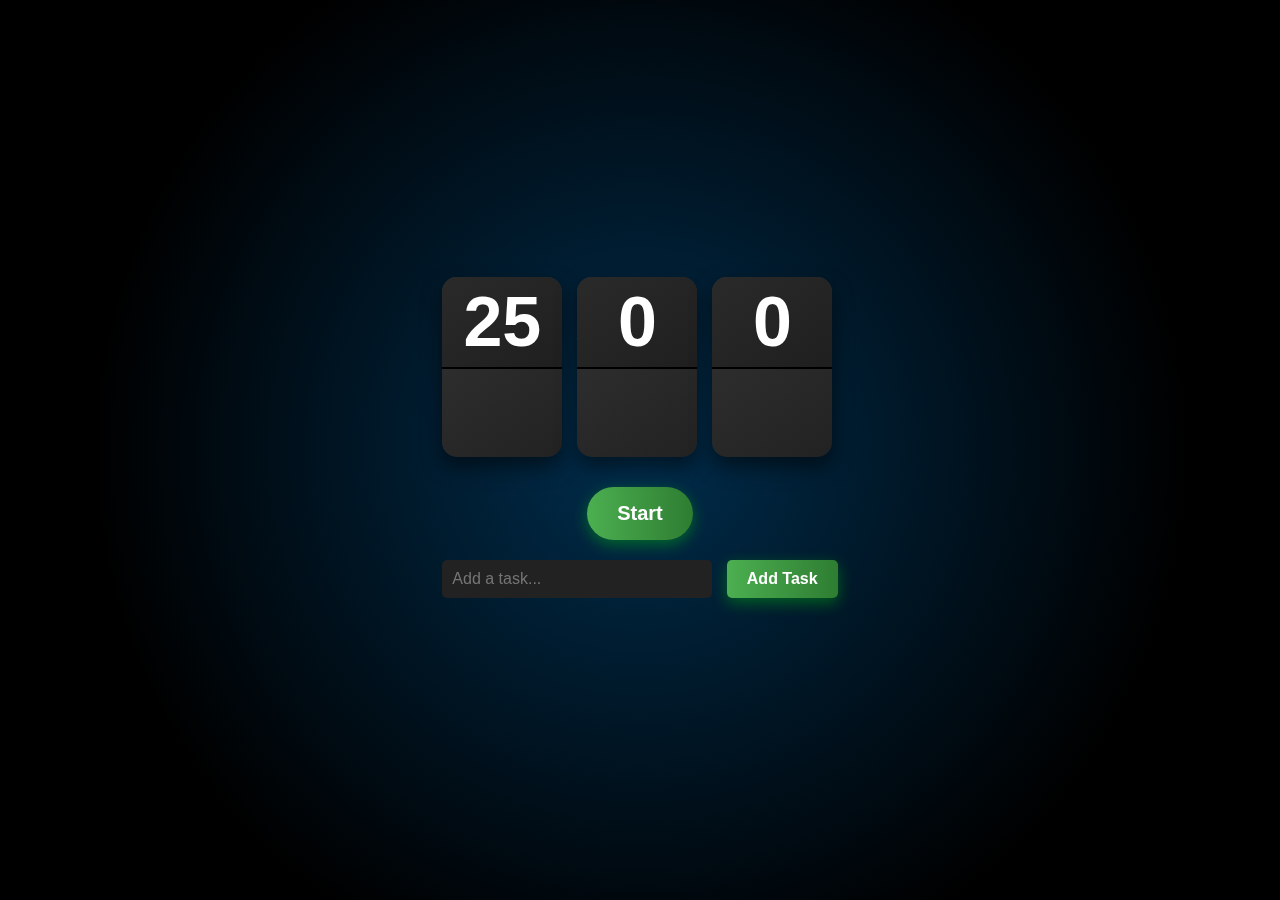
==== index.html @ 2cb7e9fd "time" ====
<!DOCTYPE html>
<html lang="en">
<head>
    <meta charset="UTF-8">
    <meta name="viewport" content="width=device-width, initial-scale=1.0">
    <title>Flip Clock</title>
    <link rel="stylesheet" href="style.css">
    <link rel="stylesheet" href="scripts.js">
</head>
<body>
    <div class="background-glow"></div>
    <canvas id="particleCanvas"></canvas>
    <div class="container">
        <div class="clock">
            <div class="flip-card" id="minutes">
                <div class="top">25</div>
                <div class="bottom">25</div>
            </div>
            <div class="flip-card" id="seconds1">
                <div class="top">00</div>
                <div class="bottom">00</div>
            </div>
            <div class="flip-card" id="seconds2">
                <div class="top">00</div>
                <div class="bottom">00</div>
            </div>
        </div>
        <button id="startButton">Start</button>
        <div class="task-section">
            <input type="text" id="taskInput" placeholder="Add a task...">
            <button id="addTaskButton">Add Task</button>
            <ul id="taskList"></ul>
        </div>
    </div>
    <script src="scripts.js"></script>
</body>
</html>
---- style.css ----
body {
    margin: 0;
    height: 100vh;
    display: flex;
    justify-content: center;
    align-items: center;
    background-color: #000;
    font-family: Arial, sans-serif;
    overflow: hidden;
    position: relative;
}

/* Glowing Background */
.background-glow {
    position: absolute;
    top: 0;
    left: 0;
    width: 100%;
    height: 100%;
    background: radial-gradient(circle, rgba(0, 150, 255, 0.3) 0%, rgba(0, 0, 0, 1) 70%);
    animation: glowPulse 5s infinite ease-in-out;
}

@keyframes glowPulse {
    0%, 100% {
        opacity: 0.8;
    }
    50% {
        opacity: 0.4;
    }
}

/* Particle Canvas */
#particleCanvas {
    position: absolute;
    top: 0;
    left: 0;
    width: 100%;
    height: 100%;
    pointer-events: none;
}

.container {
    text-align: center;
    z-index: 1;
}

.clock {
    display: flex;
    gap: 15px;
    margin-bottom: 30px;
}

.flip-card {
    position: relative;
    width: 120px;
    height: 180px;
    border-radius: 15px;
    overflow: hidden;
    perspective: 1000px;
    box-shadow: 0 10px 20px rgba(0, 0, 0, 0.5);
    background: linear-gradient(145deg, #333, #222);
}

.top, .bottom {
    position: absolute;
    width: 100%;
    height: 50%;
    display: flex;
    justify-content: center;
    align-items: center;
    color: #fff;
    font-size: 70px;
    font-weight: bold;
    background-color: #222;
    transition: transform 0.6s cubic-bezier(0.68, -0.55, 0.27, 1.55), background-color 0.6s ease-in-out;
    backface-visibility: hidden;
}

.top {
    top: 0;
    transform-origin: bottom;
    border-bottom: 2px solid #000;
    background: linear-gradient(145deg, #2a2a2a, #1f1f1f);
}

.bottom {
    top: 50%;
    transform-origin: top;
    transform: rotateX(90deg);
    background: linear-gradient(145deg, #2a2a2a, #1f1f1f);
}

.flip-card.flipping .top {
    transform: rotateX(-90deg);
}

.flip-card.flipping .bottom {
    transform: rotateX(0deg);
}

.flip-card.flipping .top,
.flip-card.flipping .bottom {
    background: linear-gradient(145deg, #3a3a3a, #2f2f2f);
    box-shadow: 0 5px 15px rgba(0, 150, 255, 0.3);
}

.flip-card.flipped .bottom {
    transform: rotateX(90deg);
}

/* Button Styling with Animation */
button {
    padding: 15px 30px;
    font-size: 20px;
    font-weight: bold;
    cursor: pointer;
    background: linear-gradient(90deg, #4CAF50, #2e7d32);
    color: white;
    border: none;
    border-radius: 50px;
    box-shadow: 0 5px 15px rgba(0, 255, 0, 0.3);
    transition: transform 0.2s ease, box-shadow 0.3s ease, background 0.3s ease;
}

button:hover {
    transform: scale(1.1);
    box-shadow: 0 8px 25px rgba(0, 255, 0, 0.5);
    background: linear-gradient(90deg, #66bb6a, #4caf50);
}

button:active {
    transform: scale(0.95);
}

/* Task Section Styling */
.task-section {
    margin-top: 20px;
}

#taskInput {
    padding: 10px;
    font-size: 16px;
    width: 250px;
    border: none;
    border-radius: 5px;
    margin-right: 10px;
    background-color: #222;
    color: #fff;
    outline: none;
}

#addTaskButton {
    padding: 10px 20px;
    font-size: 16px;
    cursor: pointer;
    background: linear-gradient(90deg, #4CAF50, #2e7d32);
    color: white;
    border: none;
    border-radius: 5px;
    transition: transform 0.2s ease;
}

#addTaskButton:hover {
    transform: scale(1.05);
}

#taskList {
    list-style: none;
    padding: 0;
    margin-top: 10px;
    max-height: 200px;
    overflow-y: auto;
}

.task-item {
    display: flex;
    align-items: center;
    padding: 10px;
    background: #2a2a2a;
    margin: 5px 0;
    border-radius: 5px;
    color: #fff;
    transition: opacity 0.5s ease-out;
}

.task-item.completed {
    opacity: 0;
    height: 0;
    padding: 0;
    margin: 0;
    overflow: hidden;
}

.task-item input[type="checkbox"] {
    margin-right: 10px;
    cursor: pointer;
    transform: scale(1.5);
}

.task-item .delete-btn {
    margin-left: auto;
    padding: 5px 10px;
    font-size: 14px;
    cursor: pointer;
    background: #ff4444;
    color: white;
    border: none;
    border-radius: 3px;
    transition: transform 0.2s ease, background 0.2s ease;
}

.task-item .delete-btn:hover {
    transform: scale(1.1);
    background: #cc0000;
}
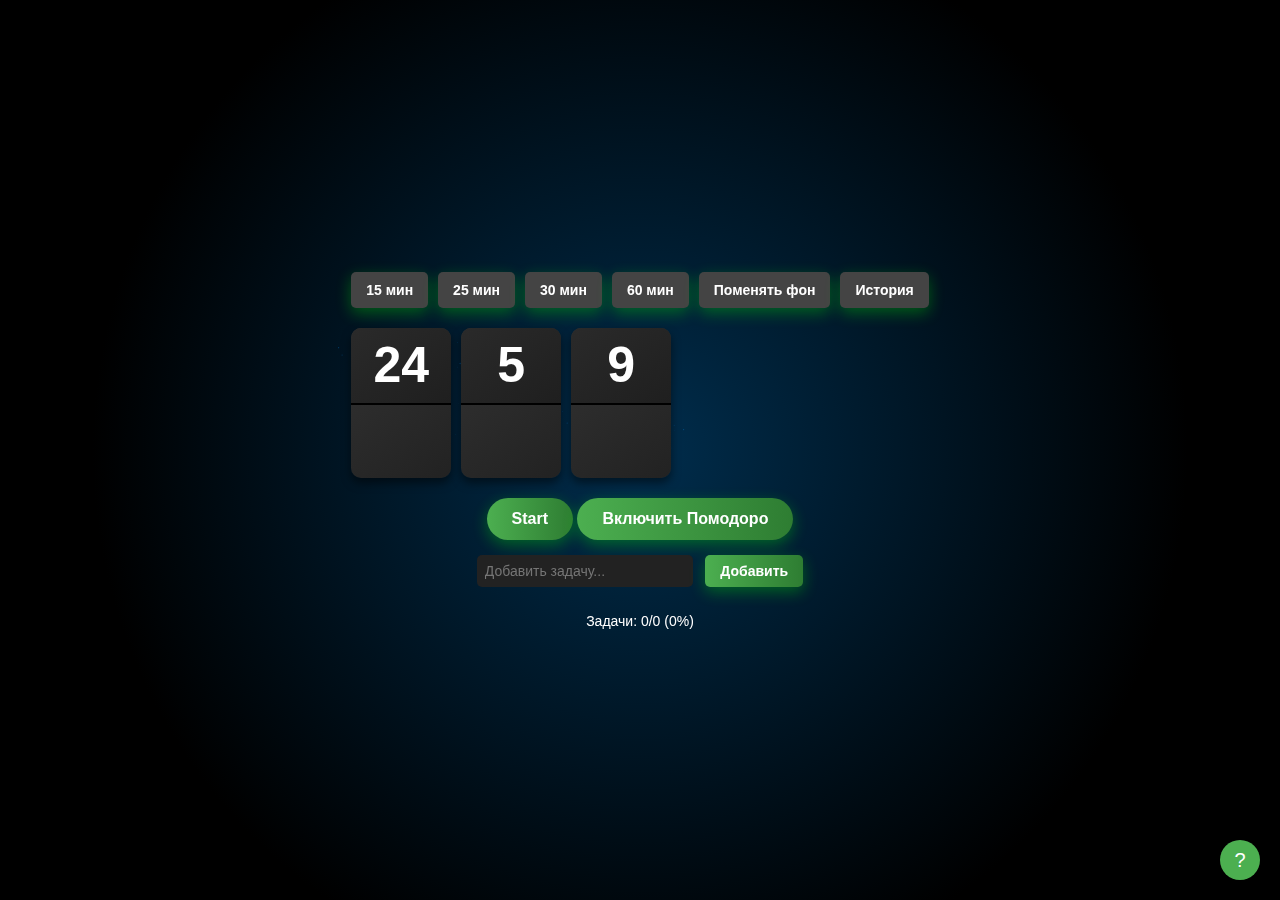
==== commit 84e2bf7a: "1" ====
--- a/index.html
+++ b/index.html
@@ -8,30 +8,58 @@
     <link rel="stylesheet" href="scripts.js">
 </head>
 <body>
-    <div class="background-glow"></div>
-    <canvas id="particleCanvas"></canvas>
-    <div class="container">
-        <div class="clock">
-            <div class="flip-card" id="minutes">
-                <div class="top">25</div>
-                <div class="bottom">25</div>
+    <!DOCTYPE html>
+    <html lang="en">
+    <head>
+        <meta charset="UTF-8">
+        <meta name="viewport" content="width=device-width, initial-scale=1.0">
+        <title>Flip Clock with Enhanced Features</title>
+        <link rel="stylesheet" href="style.css">
+    </head>
+    <body>
+        <div class="background-glow"></div>
+        <canvas id="particleCanvas"></canvas>
+        <div class="container">
+            <div class="timer-options">
+                <button class="time-btn" data-time="900">15 мин</button>
+                <button class="time-btn" data-time="1500" class="active">25 мин</button>
+                <button class="time-btn" data-time="1800">30 мин</button>
+                <button class="time-btn" data-time="3600">60 мин</button>
+                <button id="changeBackgroundBtn">Поменять фон</button>
+                <input type="file" id="backgroundUpload" accept="image/*" style="display: none;">
+                <button id="historyBtn">История</button>
             </div>
-            <div class="flip-card" id="seconds1">
-                <div class="top">00</div>
-                <div class="bottom">00</div>
+            <div class="clock">
+                <div class="flip-card" id="minutes">
+                    <div class="top">25</div>
+                    <div class="bottom">25</div>
+                </div>
+                <div class="flip-card" id="seconds1">
+                    <div class="top">00</div>
+                    <div class="bottom">00</div>
+                </div>
+                <div class="flip-card" id="seconds2">
+                    <div class="top">00</div>
+                    <div class="bottom">00</div>
+                </div>
             </div>
-            <div class="flip-card" id="seconds2">
-                <div class="top">00</div>
-                <div class="bottom">00</div>
+            <button id="startButton">Start</button>
+            <button id="pomodoroMode">Включить Помодоро</button>
+            <div class="task-section">
+                <input type="text" id="taskInput" placeholder="Добавить задачу...">
+                <button id="addTaskButton">Добавить</button>
+                <ul id="taskList"></ul>
+                <div id="taskProgress">Задачи: 0/0 (0%)</div>
+            </div>
+            <div id="helpBtn" title="Нажмите для помощи">?</div>
+            <div id="historyPanel" class="hidden">
+                <ul id="historyList"></ul>
+                <button id="closeHistory">Закрыть</button>
             </div>
         </div>
-        <button id="startButton">Start</button>
-        <div class="task-section">
-            <input type="text" id="taskInput" placeholder="Add a task...">
-            <button id="addTaskButton">Add Task</button>
-            <ul id="taskList"></ul>
-        </div>
-    </div>
+        <script src="scripts.js"></script>
+    </body>
+    </html>
     <script src="scripts.js"></script>
 </body>
 </html>--- a/style.css
+++ b/style.css
@@ -1,6 +1,6 @@
 body {
     margin: 0;
-    height: 100vh;
+    min-height: 100vh; /* Используем min-height для мобильных */
     display: flex;
     justify-content: center;
     align-items: center;
@@ -8,9 +8,9 @@
     font-family: Arial, sans-serif;
     overflow: hidden;
     position: relative;
-}
-
-/* Glowing Background */
+    touch-action: manipulation; /* Улучшение для тач-экранов */
+}
+
 .background-glow {
     position: absolute;
     top: 0;
@@ -19,18 +19,16 @@
     height: 100%;
     background: radial-gradient(circle, rgba(0, 150, 255, 0.3) 0%, rgba(0, 0, 0, 1) 70%);
     animation: glowPulse 5s infinite ease-in-out;
+    transition: background-image 0.5s ease;
+    background-size: cover; /* Адаптация фона */
+    background-position: center;
 }
 
 @keyframes glowPulse {
-    0%, 100% {
-        opacity: 0.8;
-    }
-    50% {
-        opacity: 0.4;
-    }
-}
-
-/* Particle Canvas */
+    0%, 100% { opacity: 0.8; }
+    50% { opacity: 0.4; }
+}
+
 #particleCanvas {
     position: absolute;
     top: 0;
@@ -43,22 +41,143 @@
 .container {
     text-align: center;
     z-index: 1;
+    position: relative;
+    padding: 10px; /* Дополнительное пространство на мобильных */
+}
+
+.timer-options {
+    display: flex;
+    gap: 10px;
+    margin-bottom: 20px;
+    flex-wrap: wrap; /* Адаптация для мобильных */
+    justify-content: center;
+}
+
+.time-btn {
+    padding: 10px 15px;
+    font-size: 14px;
+    cursor: pointer;
+    background: #444;
+    color: #fff;
+    border: none;
+    border-radius: 5px;
+    transition: background 0.3s ease;
+}
+
+.time-btn.active, .time-btn:hover {
+    background: #666;
+}
+
+#changeBackgroundBtn {
+    padding: 10px 15px;
+    font-size: 14px;
+    cursor: pointer;
+    background: #444;
+    color: #fff;
+    border: none;
+    border-radius: 5px;
+    transition: background 0.3s ease;
+}
+
+#changeBackgroundBtn:hover {
+    background: #666;
+}
+
+#backgroundUpload {
+    display: none;
+}
+
+#historyBtn {
+    padding: 10px 15px;
+    font-size: 14px;
+    cursor: pointer;
+    background: #444;
+    color: #fff;
+    border: none;
+    border-radius: 5px;
+    transition: background 0.3s ease;
+}
+
+#historyBtn:hover {
+    background: #666;
+}
+
+#historyPanel {
+    position: fixed;
+    top: 50%;
+    left: 50%;
+    transform: translate(-50%, -50%);
+    background: #222;
+    padding: 20px;
+    border-radius: 10px;
+    box-shadow: 0 0 10px rgba(0, 0, 0, 0.5);
+    z-index: 2;
+    color: #fff;
+    max-width: 90%; /* Адаптация для мобильных */
+    overflow-y: auto;
+}
+
+#historyPanel.hidden {
+    display: none;
+}
+
+#historyList {
+    list-style: none;
+    padding: 0;
+    max-height: 200px;
+    overflow-y: auto;
+}
+
+#closeHistory {
+    padding: 10px 15px;
+    font-size: 14px;
+    cursor: pointer;
+    background: #ff4444;
+    color: #fff;
+    border: none;
+    border-radius: 5px;
+    margin-top: 10px;
+}
+
+#closeHistory:hover {
+    background: #cc0000;
+}
+
+#helpBtn {
+    position: fixed;
+    bottom: 20px;
+    right: 20px;
+    width: 40px;
+    height: 40px;
+    background: #4CAF50;
+    border-radius: 50%;
+    color: #fff;
+    font-size: 20px;
+    cursor: pointer;
+    display: flex;
+    align-items: center;
+    justify-content: center;
+    transition: transform 0.3s ease;
+}
+
+#helpBtn:hover {
+    transform: scale(1.1);
 }
 
 .clock {
     display: flex;
-    gap: 15px;
-    margin-bottom: 30px;
+    gap: 10px;
+    margin-bottom: 20px;
 }
 
 .flip-card {
     position: relative;
-    width: 120px;
-    height: 180px;
-    border-radius: 15px;
+    width: 100px; /* Уменьшен для мобильных */
+    height: 150px; /* Уменьшен для мобильных */
+    border-radius: 10px;
     overflow: hidden;
     perspective: 1000px;
-    box-shadow: 0 10px 20px rgba(0, 0, 0, 0.5);
+    box-shadow: 0 5px 10px rgba(0, 0, 0, 0.5);
     background: linear-gradient(145deg, #333, #222);
 }
 
@@ -70,7 +189,7 @@
     justify-content: center;
     align-items: center;
     color: #fff;
-    font-size: 70px;
+    font-size: 50px; /* Уменьшен для мобильных */
     font-weight: bold;
     background-color: #222;
     transition: transform 0.6s cubic-bezier(0.68, -0.55, 0.27, 1.55), background-color 0.6s ease-in-out;
@@ -109,10 +228,9 @@
     transform: rotateX(90deg);
 }
 
-/* Button Styling with Animation */
 button {
-    padding: 15px 30px;
-    font-size: 20px;
+    padding: 12px 25px;
+    font-size: 16px;
     font-weight: bold;
     cursor: pointer;
     background: linear-gradient(90deg, #4CAF50, #2e7d32);
@@ -133,26 +251,25 @@
     transform: scale(0.95);
 }
 
-/* Task Section Styling */
 .task-section {
-    margin-top: 20px;
+    margin-top: 15px;
 }
 
 #taskInput {
-    padding: 10px;
-    font-size: 16px;
-    width: 250px;
-    border: none;
-    border-radius: 5px;
-    margin-right: 10px;
+    padding: 8px;
+    font-size: 14px;
+    width: 200px;
+    border: none;
+    border-radius: 5px;
+    margin-right: 8px;
     background-color: #222;
     color: #fff;
     outline: none;
 }
 
 #addTaskButton {
-    padding: 10px 20px;
-    font-size: 16px;
+    padding: 8px 15px;
+    font-size: 14px;
     cursor: pointer;
     background: linear-gradient(90deg, #4CAF50, #2e7d32);
     color: white;
@@ -169,14 +286,14 @@
     list-style: none;
     padding: 0;
     margin-top: 10px;
-    max-height: 200px;
+    max-height: 150px;
     overflow-y: auto;
 }
 
 .task-item {
     display: flex;
     align-items: center;
-    padding: 10px;
+    padding: 8px;
     background: #2a2a2a;
     margin: 5px 0;
     border-radius: 5px;
@@ -192,16 +309,20 @@
     overflow: hidden;
 }
 
+.task-item[draggable="true"] {
+    cursor: move;
+}
+
 .task-item input[type="checkbox"] {
-    margin-right: 10px;
-    cursor: pointer;
-    transform: scale(1.5);
+    margin-right: 8px;
+    cursor: pointer;
+    transform: scale(1.3); /* Уменьшен для мобильных */
 }
 
 .task-item .delete-btn {
     margin-left: auto;
-    padding: 5px 10px;
-    font-size: 14px;
+    padding: 4px 8px;
+    font-size: 12px;
     cursor: pointer;
     background: #ff4444;
     color: white;
@@ -213,4 +334,21 @@
 .task-item .delete-btn:hover {
     transform: scale(1.1);
     background: #cc0000;
+}
+
+#taskProgress {
+    margin-top: 10px;
+    color: #fff;
+    font-size: 14px;
+}
+
+@media (max-width: 600px) {
+    .clock { flex-direction: column; align-items: center; }
+    .flip-card { width: 70px; height: 100px; }
+    .top, .bottom { font-size: 40px; }
+    button { padding: 8px 15px; font-size: 14px; }
+    #taskInput { width: 120px; }
+    .timer-options { flex-direction: column; gap: 5px; }
+    #historyPanel { max-width: 80%; }
+    #helpBtn { bottom: 10px; right: 10px; width: 30px; height: 30px; font-size: 16px; }
 }--- a/style.css
+++ b/style.css
@@ -1,6 +1,6 @@
 body {
     margin: 0;
-    height: 100vh;
+    min-height: 100vh; /* Используем min-height для мобильных */
     display: flex;
     justify-content: center;
     align-items: center;
@@ -8,9 +8,9 @@
     font-family: Arial, sans-serif;
     overflow: hidden;
     position: relative;
-}
-
-/* Glowing Background */
+    touch-action: manipulation; /* Улучшение для тач-экранов */
+}
+
 .background-glow {
     position: absolute;
     top: 0;
@@ -19,18 +19,16 @@
     height: 100%;
     background: radial-gradient(circle, rgba(0, 150, 255, 0.3) 0%, rgba(0, 0, 0, 1) 70%);
     animation: glowPulse 5s infinite ease-in-out;
+    transition: background-image 0.5s ease;
+    background-size: cover; /* Адаптация фона */
+    background-position: center;
 }
 
 @keyframes glowPulse {
-    0%, 100% {
-        opacity: 0.8;
-    }
-    50% {
-        opacity: 0.4;
-    }
-}
-
-/* Particle Canvas */
+    0%, 100% { opacity: 0.8; }
+    50% { opacity: 0.4; }
+}
+
 #particleCanvas {
     position: absolute;
     top: 0;
@@ -43,22 +41,143 @@
 .container {
     text-align: center;
     z-index: 1;
+    position: relative;
+    padding: 10px; /* Дополнительное пространство на мобильных */
+}
+
+.timer-options {
+    display: flex;
+    gap: 10px;
+    margin-bottom: 20px;
+    flex-wrap: wrap; /* Адаптация для мобильных */
+    justify-content: center;
+}
+
+.time-btn {
+    padding: 10px 15px;
+    font-size: 14px;
+    cursor: pointer;
+    background: #444;
+    color: #fff;
+    border: none;
+    border-radius: 5px;
+    transition: background 0.3s ease;
+}
+
+.time-btn.active, .time-btn:hover {
+    background: #666;
+}
+
+#changeBackgroundBtn {
+    padding: 10px 15px;
+    font-size: 14px;
+    cursor: pointer;
+    background: #444;
+    color: #fff;
+    border: none;
+    border-radius: 5px;
+    transition: background 0.3s ease;
+}
+
+#changeBackgroundBtn:hover {
+    background: #666;
+}
+
+#backgroundUpload {
+    display: none;
+}
+
+#historyBtn {
+    padding: 10px 15px;
+    font-size: 14px;
+    cursor: pointer;
+    background: #444;
+    color: #fff;
+    border: none;
+    border-radius: 5px;
+    transition: background 0.3s ease;
+}
+
+#historyBtn:hover {
+    background: #666;
+}
+
+#historyPanel {
+    position: fixed;
+    top: 50%;
+    left: 50%;
+    transform: translate(-50%, -50%);
+    background: #222;
+    padding: 20px;
+    border-radius: 10px;
+    box-shadow: 0 0 10px rgba(0, 0, 0, 0.5);
+    z-index: 2;
+    color: #fff;
+    max-width: 90%; /* Адаптация для мобильных */
+    overflow-y: auto;
+}
+
+#historyPanel.hidden {
+    display: none;
+}
+
+#historyList {
+    list-style: none;
+    padding: 0;
+    max-height: 200px;
+    overflow-y: auto;
+}
+
+#closeHistory {
+    padding: 10px 15px;
+    font-size: 14px;
+    cursor: pointer;
+    background: #ff4444;
+    color: #fff;
+    border: none;
+    border-radius: 5px;
+    margin-top: 10px;
+}
+
+#closeHistory:hover {
+    background: #cc0000;
+}
+
+#helpBtn {
+    position: fixed;
+    bottom: 20px;
+    right: 20px;
+    width: 40px;
+    height: 40px;
+    background: #4CAF50;
+    border-radius: 50%;
+    color: #fff;
+    font-size: 20px;
+    cursor: pointer;
+    display: flex;
+    align-items: center;
+    justify-content: center;
+    transition: transform 0.3s ease;
+}
+
+#helpBtn:hover {
+    transform: scale(1.1);
 }
 
 .clock {
     display: flex;
-    gap: 15px;
-    margin-bottom: 30px;
+    gap: 10px;
+    margin-bottom: 20px;
 }
 
 .flip-card {
     position: relative;
-    width: 120px;
-    height: 180px;
-    border-radius: 15px;
+    width: 100px; /* Уменьшен для мобильных */
+    height: 150px; /* Уменьшен для мобильных */
+    border-radius: 10px;
     overflow: hidden;
     perspective: 1000px;
-    box-shadow: 0 10px 20px rgba(0, 0, 0, 0.5);
+    box-shadow: 0 5px 10px rgba(0, 0, 0, 0.5);
     background: linear-gradient(145deg, #333, #222);
 }
 
@@ -70,7 +189,7 @@
     justify-content: center;
     align-items: center;
     color: #fff;
-    font-size: 70px;
+    font-size: 50px; /* Уменьшен для мобильных */
     font-weight: bold;
     background-color: #222;
     transition: transform 0.6s cubic-bezier(0.68, -0.55, 0.27, 1.55), background-color 0.6s ease-in-out;
@@ -109,10 +228,9 @@
     transform: rotateX(90deg);
 }
 
-/* Button Styling with Animation */
 button {
-    padding: 15px 30px;
-    font-size: 20px;
+    padding: 12px 25px;
+    font-size: 16px;
     font-weight: bold;
     cursor: pointer;
     background: linear-gradient(90deg, #4CAF50, #2e7d32);
@@ -133,26 +251,25 @@
     transform: scale(0.95);
 }
 
-/* Task Section Styling */
 .task-section {
-    margin-top: 20px;
+    margin-top: 15px;
 }
 
 #taskInput {
-    padding: 10px;
-    font-size: 16px;
-    width: 250px;
-    border: none;
-    border-radius: 5px;
-    margin-right: 10px;
+    padding: 8px;
+    font-size: 14px;
+    width: 200px;
+    border: none;
+    border-radius: 5px;
+    margin-right: 8px;
     background-color: #222;
     color: #fff;
     outline: none;
 }
 
 #addTaskButton {
-    padding: 10px 20px;
-    font-size: 16px;
+    padding: 8px 15px;
+    font-size: 14px;
     cursor: pointer;
     background: linear-gradient(90deg, #4CAF50, #2e7d32);
     color: white;
@@ -169,14 +286,14 @@
     list-style: none;
     padding: 0;
     margin-top: 10px;
-    max-height: 200px;
+    max-height: 150px;
     overflow-y: auto;
 }
 
 .task-item {
     display: flex;
     align-items: center;
-    padding: 10px;
+    padding: 8px;
     background: #2a2a2a;
     margin: 5px 0;
     border-radius: 5px;
@@ -192,16 +309,20 @@
     overflow: hidden;
 }
 
+.task-item[draggable="true"] {
+    cursor: move;
+}
+
 .task-item input[type="checkbox"] {
-    margin-right: 10px;
-    cursor: pointer;
-    transform: scale(1.5);
+    margin-right: 8px;
+    cursor: pointer;
+    transform: scale(1.3); /* Уменьшен для мобильных */
 }
 
 .task-item .delete-btn {
     margin-left: auto;
-    padding: 5px 10px;
-    font-size: 14px;
+    padding: 4px 8px;
+    font-size: 12px;
     cursor: pointer;
     background: #ff4444;
     color: white;
@@ -213,4 +334,21 @@
 .task-item .delete-btn:hover {
     transform: scale(1.1);
     background: #cc0000;
+}
+
+#taskProgress {
+    margin-top: 10px;
+    color: #fff;
+    font-size: 14px;
+}
+
+@media (max-width: 600px) {
+    .clock { flex-direction: column; align-items: center; }
+    .flip-card { width: 70px; height: 100px; }
+    .top, .bottom { font-size: 40px; }
+    button { padding: 8px 15px; font-size: 14px; }
+    #taskInput { width: 120px; }
+    .timer-options { flex-direction: column; gap: 5px; }
+    #historyPanel { max-width: 80%; }
+    #helpBtn { bottom: 10px; right: 10px; width: 30px; height: 30px; font-size: 16px; }
 }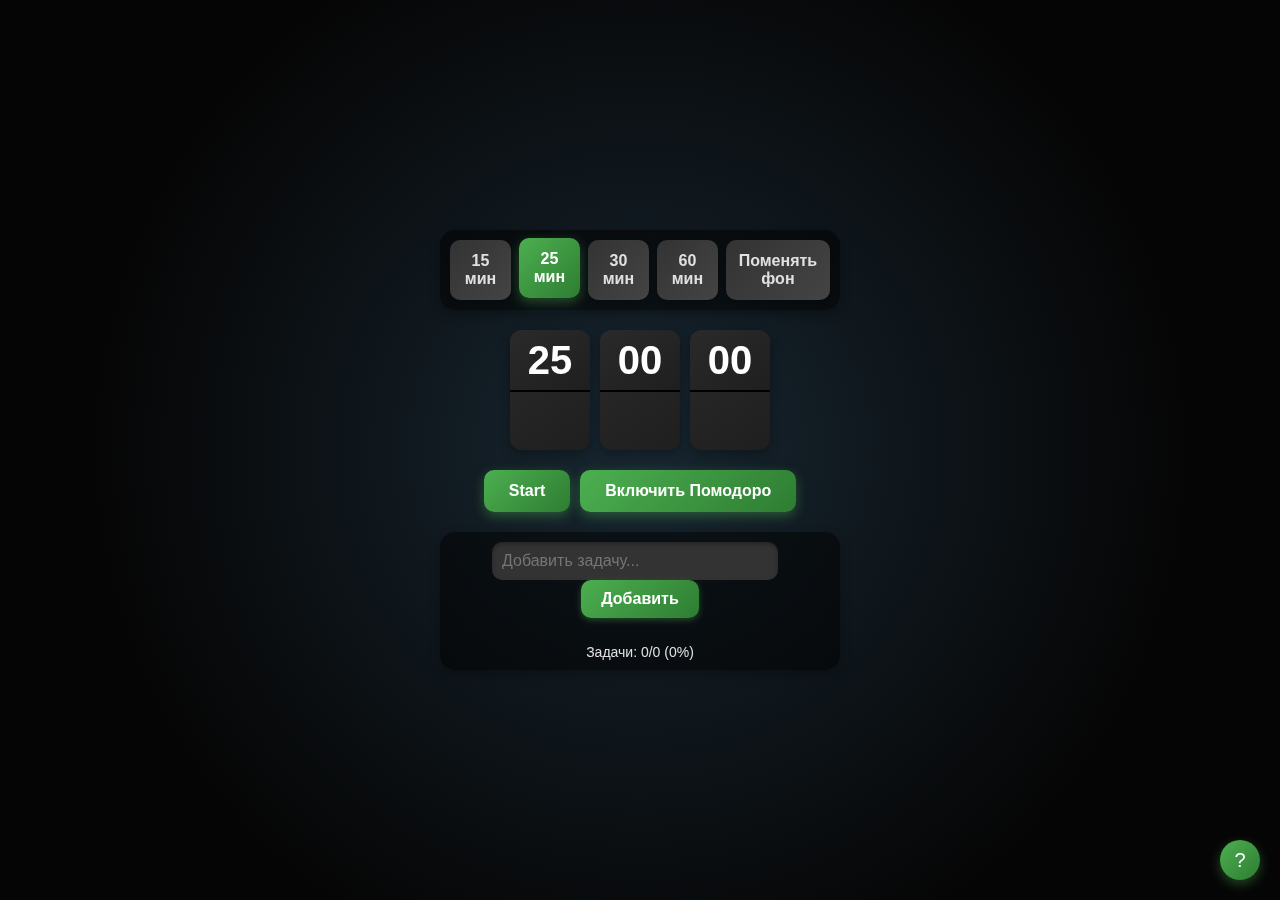
==== commit f8e9cb7a: "1" ====
--- a/index.html
+++ b/index.html
@@ -22,12 +22,11 @@
         <div class="container">
             <div class="timer-options">
                 <button class="time-btn" data-time="900">15 мин</button>
-                <button class="time-btn" data-time="1500" class="active">25 мин</button>
+                <button class="time-btn active" data-time="1500">25 мин</button>
                 <button class="time-btn" data-time="1800">30 мин</button>
                 <button class="time-btn" data-time="3600">60 мин</button>
                 <button id="changeBackgroundBtn">Поменять фон</button>
                 <input type="file" id="backgroundUpload" accept="image/*" style="display: none;">
-                <button id="historyBtn">История</button>
             </div>
             <div class="clock">
                 <div class="flip-card" id="minutes">
@@ -43,8 +42,10 @@
                     <div class="bottom">00</div>
                 </div>
             </div>
-            <button id="startButton">Start</button>
-            <button id="pomodoroMode">Включить Помодоро</button>
+            <div class="controls">
+                <button id="startButton">Start</button>
+                <button id="pomodoroMode">Включить Помодоро</button>
+            </div>
             <div class="task-section">
                 <input type="text" id="taskInput" placeholder="Добавить задачу...">
                 <button id="addTaskButton">Добавить</button>
--- a/style.css
+++ b/style.css
@@ -1,14 +1,15 @@
 body {
     margin: 0;
-    min-height: 100vh; /* Используем min-height для мобильных */
+    min-height: 100vh;
     display: flex;
     justify-content: center;
     align-items: center;
-    background-color: #000;
-    font-family: Arial, sans-serif;
+    background-color: #1a1a1a;
+    font-family: 'Segoe UI', Arial, sans-serif;
     overflow: hidden;
     position: relative;
-    touch-action: manipulation; /* Улучшение для тач-экранов */
+    touch-action: manipulation;
+    color: #e0e0e0;
 }
 
 .background-glow {
@@ -17,11 +18,12 @@
     left: 0;
     width: 100%;
     height: 100%;
-    background: radial-gradient(circle, rgba(0, 150, 255, 0.3) 0%, rgba(0, 0, 0, 1) 70%);
+    background: radial-gradient(circle, rgba(0, 150, 255, 0.1) 0%, rgba(0, 0, 0, 0.8) 70%);
     animation: glowPulse 5s infinite ease-in-out;
     transition: background-image 0.5s ease;
-    background-size: cover; /* Адаптация фона */
+    background-size: cover;
     background-position: center;
+    z-index: -1;
 }
 
 @keyframes glowPulse {
@@ -41,46 +43,60 @@
 .container {
     text-align: center;
     z-index: 1;
-    position: relative;
-    padding: 10px; /* Дополнительное пространство на мобильных */
+    padding: 10px;
+    width: 100%;
+    max-width: 400px; /* Ограничение ширины для мобильных */
 }
 
 .timer-options {
     display: flex;
-    gap: 10px;
+    flex-direction: row;
+    gap: 8px;
     margin-bottom: 20px;
-    flex-wrap: wrap; /* Адаптация для мобильных */
-    justify-content: center;
+    padding: 10px;
+    background: rgba(0, 0, 0, 0.5);
+    border-radius: 15px;
+    box-shadow: 0 4px 12px rgba(0, 0, 0, 0.3);
+    justify-content: space-around;
+    align-content: stretch;
 }
 
 .time-btn {
-    padding: 10px 15px;
-    font-size: 14px;
-    cursor: pointer;
-    background: #444;
-    color: #fff;
-    border: none;
-    border-radius: 5px;
-    transition: background 0.3s ease;
+    padding: 12px;
+    font-size: 16px;
+    cursor: pointer;
+    background: linear-gradient(135deg, #333, #444);
+    color: #e0e0e0;
+    border: none;
+    border-radius: 10px;
+    transition: all 0.3s ease;
+    box-shadow: 0 2px 6px rgba(0, 0, 0, 0.2);
 }
 
 .time-btn.active, .time-btn:hover {
-    background: #666;
+    background: linear-gradient(135deg, #4CAF50, #2e7d32);
+    color: #fff;
+    transform: translateY(-2px);
+    box-shadow: 0 4px 12px rgba(76, 175, 80, 0.4);
 }
 
 #changeBackgroundBtn {
-    padding: 10px 15px;
-    font-size: 14px;
-    cursor: pointer;
-    background: #444;
-    color: #fff;
-    border: none;
-    border-radius: 5px;
-    transition: background 0.3s ease;
+    padding: 12px;
+    font-size: 16px;
+    cursor: pointer;
+    background: linear-gradient(135deg, #333, #444);
+    color: #e0e0e0;
+    border: none;
+    border-radius: 10px;
+    transition: all 0.3s ease;
+    box-shadow: 0 2px 6px rgba(0, 0, 0, 0.2);
 }
 
 #changeBackgroundBtn:hover {
-    background: #666;
+    background: linear-gradient(135deg, #4CAF50, #2e7d32);
+    color: #fff;
+    transform: translateY(-2px);
+    box-shadow: 0 4px 12px rgba(76, 175, 80, 0.4);
 }
 
 #backgroundUpload {
@@ -88,18 +104,22 @@
 }
 
 #historyBtn {
-    padding: 10px 15px;
-    font-size: 14px;
-    cursor: pointer;
-    background: #444;
-    color: #fff;
-    border: none;
-    border-radius: 5px;
-    transition: background 0.3s ease;
+    padding: 12px;
+    font-size: 16px;
+    cursor: pointer;
+    background: linear-gradient(135deg, #333, #444);
+    color: #e0e0e0;
+    border: none;
+    border-radius: 10px;
+    transition: all 0.3s ease;
+    box-shadow: 0 2px 6px rgba(0, 0, 0, 0.2);
 }
 
 #historyBtn:hover {
-    background: #666;
+    background: linear-gradient(135deg, #4CAF50, #2e7d32);
+    color: #fff;
+    transform: translateY(-2px);
+    box-shadow: 0 4px 12px rgba(76, 175, 80, 0.4);
 }
 
 #historyPanel {
@@ -109,11 +129,12 @@
     transform: translate(-50%, -50%);
     background: #222;
     padding: 20px;
-    border-radius: 10px;
-    box-shadow: 0 0 10px rgba(0, 0, 0, 0.5);
+    border-radius: 15px;
+    box-shadow: 0 8px 16px rgba(0, 0, 0, 0.5);
     z-index: 2;
-    color: #fff;
-    max-width: 90%; /* Адаптация для мобильных */
+    color: #e0e0e0;
+    max-width: 90%;
+    max-height: 80vh;
     overflow-y: auto;
 }
 
@@ -129,18 +150,20 @@
 }
 
 #closeHistory {
-    padding: 10px 15px;
-    font-size: 14px;
-    cursor: pointer;
-    background: #ff4444;
-    color: #fff;
-    border: none;
-    border-radius: 5px;
-    margin-top: 10px;
+    padding: 10px 20px;
+    font-size: 16px;
+    cursor: pointer;
+    background: linear-gradient(135deg, #ff4444, #cc0000);
+    color: #fff;
+    border: none;
+    border-radius: 10px;
+    transition: all 0.3s ease;
+    box-shadow: 0 2px 6px rgba(255, 68, 68, 0.4);
 }
 
 #closeHistory:hover {
-    background: #cc0000;
+    transform: translateY(-2px);
+    box-shadow: 0 4px 12px rgba(255, 68, 68, 0.6);
 }
 
 #helpBtn {
@@ -149,7 +172,7 @@
     right: 20px;
     width: 40px;
     height: 40px;
-    background: #4CAF50;
+    background: linear-gradient(135deg, #4CAF50, #2e7d32);
     border-radius: 50%;
     color: #fff;
     font-size: 20px;
@@ -157,28 +180,34 @@
     display: flex;
     align-items: center;
     justify-content: center;
-    transition: transform 0.3s ease;
+    transition: all 0.3s ease;
+    box-shadow: 0 4px 12px rgba(76, 175, 80, 0.4);
 }
 
 #helpBtn:hover {
     transform: scale(1.1);
+    box-shadow: 0 6px 16px rgba(76, 175, 80, 0.6);
 }
 
 .clock {
     display: flex;
-    gap: 10px;
+    flex-direction: row;
+    align-items: center;
+    gap: -42px;
     margin-bottom: 20px;
+    flex-wrap: nowrap;
+    justify-content: center;
 }
 
 .flip-card {
     position: relative;
-    width: 100px; /* Уменьшен для мобильных */
-    height: 150px; /* Уменьшен для мобильных */
-    border-radius: 10px;
+    width: 80px;
+    height: 120px;
+    border-radius: 12px;
     overflow: hidden;
     perspective: 1000px;
-    box-shadow: 0 5px 10px rgba(0, 0, 0, 0.5);
-    background: linear-gradient(145deg, #333, #222);
+    box-shadow: 0 4px 12px rgba(0, 0, 0, 0.3);
+    background: linear-gradient(145deg, #2a2a2a, #1f1f1f);
 }
 
 .top, .bottom {
@@ -189,9 +218,9 @@
     justify-content: center;
     align-items: center;
     color: #fff;
-    font-size: 50px; /* Уменьшен для мобильных */
+    font-size: 40px;
     font-weight: bold;
-    background-color: #222;
+    background: linear-gradient(145deg, #2a2a2a, #1f1f1f);
     transition: transform 0.6s cubic-bezier(0.68, -0.55, 0.27, 1.55), background-color 0.6s ease-in-out;
     backface-visibility: hidden;
 }
@@ -200,14 +229,12 @@
     top: 0;
     transform-origin: bottom;
     border-bottom: 2px solid #000;
-    background: linear-gradient(145deg, #2a2a2a, #1f1f1f);
 }
 
 .bottom {
     top: 50%;
     transform-origin: top;
     transform: rotateX(90deg);
-    background: linear-gradient(145deg, #2a2a2a, #1f1f1f);
 }
 
 .flip-card.flipping .top {
@@ -221,30 +248,36 @@
 .flip-card.flipping .top,
 .flip-card.flipping .bottom {
     background: linear-gradient(145deg, #3a3a3a, #2f2f2f);
-    box-shadow: 0 5px 15px rgba(0, 150, 255, 0.3);
+    box-shadow: 0 2px 8px rgba(0, 150, 255, 0.3);
 }
 
 .flip-card.flipped .bottom {
     transform: rotateX(90deg);
 }
 
+.controls {
+    display: flex;
+    gap: 10px;
+    margin-bottom: 20px;
+    justify-content: center;
+}
+
 button {
     padding: 12px 25px;
     font-size: 16px;
     font-weight: bold;
     cursor: pointer;
-    background: linear-gradient(90deg, #4CAF50, #2e7d32);
-    color: white;
-    border: none;
-    border-radius: 50px;
-    box-shadow: 0 5px 15px rgba(0, 255, 0, 0.3);
-    transition: transform 0.2s ease, box-shadow 0.3s ease, background 0.3s ease;
+    background: linear-gradient(135deg, #4CAF50, #2e7d32);
+    color: #fff;
+    border: none;
+    border-radius: 10px;
+    box-shadow: 0 4px 12px rgba(76, 175, 80, 0.4);
+    transition: all 0.3s ease;
 }
 
 button:hover {
-    transform: scale(1.1);
-    box-shadow: 0 8px 25px rgba(0, 255, 0, 0.5);
-    background: linear-gradient(90deg, #66bb6a, #4caf50);
+    transform: translateY(-2px);
+    box-shadow: 0 6px 16px rgba(76, 175, 80, 0.6);
 }
 
 button:active {
@@ -253,33 +286,40 @@
 
 .task-section {
     margin-top: 15px;
+    padding: 10px;
+    background: rgba(0, 0, 0, 0.5);
+    border-radius: 15px;
+    box-shadow: 0 4px 12px rgba(0, 0, 0, 0.3);
 }
 
 #taskInput {
-    padding: 8px;
-    font-size: 14px;
-    width: 200px;
-    border: none;
-    border-radius: 5px;
-    margin-right: 8px;
-    background-color: #222;
-    color: #fff;
+    padding: 10px;
+    font-size: 16px;
+    width: 70%;
+    border: none;
+    border-radius: 10px;
+    margin-right: 10px;
+    background: #333;
+    color: #e0e0e0;
     outline: none;
+    box-shadow: inset 0 2px 4px rgba(0, 0, 0, 0.3);
 }
 
 #addTaskButton {
-    padding: 8px 15px;
-    font-size: 14px;
-    cursor: pointer;
-    background: linear-gradient(90deg, #4CAF50, #2e7d32);
-    color: white;
-    border: none;
-    border-radius: 5px;
-    transition: transform 0.2s ease;
+    padding: 10px 20px;
+    font-size: 16px;
+    cursor: pointer;
+    background: linear-gradient(135deg, #4CAF50, #2e7d32);
+    color: #fff;
+    border: none;
+    border-radius: 10px;
+    transition: all 0.3s ease;
+    box-shadow: 0 2px 6px rgba(76, 175, 80, 0.4);
 }
 
 #addTaskButton:hover {
-    transform: scale(1.05);
+    transform: translateY(-2px);
+    box-shadow: 0 4px 12px rgba(76, 175, 80, 0.6);
 }
 
 #taskList {
@@ -293,12 +333,13 @@
 .task-item {
     display: flex;
     align-items: center;
-    padding: 8px;
+    padding: 10px;
     background: #2a2a2a;
     margin: 5px 0;
-    border-radius: 5px;
-    color: #fff;
+    border-radius: 10px;
+    color: #e0e0e0;
     transition: opacity 0.5s ease-out;
+    box-shadow: 0 2px 6px rgba(0, 0, 0, 0.2);
 }
 
 .task-item.completed {
@@ -314,41 +355,61 @@
 }
 
 .task-item input[type="checkbox"] {
-    margin-right: 8px;
-    cursor: pointer;
-    transform: scale(1.3); /* Уменьшен для мобильных */
+    margin-right: 10px;
+    cursor: pointer;
+    transform: scale(1.3);
+    accent-color: #4CAF50;
 }
 
 .task-item .delete-btn {
     margin-left: auto;
-    padding: 4px 8px;
-    font-size: 12px;
-    cursor: pointer;
-    background: #ff4444;
-    color: white;
-    border: none;
-    border-radius: 3px;
-    transition: transform 0.2s ease, background 0.2s ease;
+    padding: 6px 12px;
+    font-size: 14px;
+    cursor: pointer;
+    background: linear-gradient(135deg, #ff4444, #cc0000);
+    color: #fff;
+    border: none;
+    border-radius: 10px;
+    transition: all 0.3s ease;
+    box-shadow: 0 2px 6px rgba(255, 68, 68, 0.4);
 }
 
 .task-item .delete-btn:hover {
-    transform: scale(1.1);
-    background: #cc0000;
+    transform: translateY(-2px);
+    box-shadow: 0 4px 12px rgba(255, 68, 68, 0.6);
 }
 
 #taskProgress {
     margin-top: 10px;
-    color: #fff;
+    color: #e0e0e0;
     font-size: 14px;
 }
 
 @media (max-width: 600px) {
-    .clock { flex-direction: column; align-items: center; }
-    .flip-card { width: 70px; height: 100px; }
-    .top, .bottom { font-size: 40px; }
+    .clock {gap: 5px;}
+    .flip-card { width: 60px; height: 90px; }
+    .top, .bottom { font-size: 30px; }
     button { padding: 8px 15px; font-size: 14px; }
-    #taskInput { width: 120px; }
-    .timer-options { flex-direction: column; gap: 5px; }
-    #historyPanel { max-width: 80%; }
+    #taskInput { width: 60%; font-size: 14px; }
+    .timer-options {         padding: 5px;
+        display: flex;
+        flex-direction: row;
+        gap: 8px;
+        margin-bottom: 20px;
+        padding: 10px;
+        background: rgba(0, 0, 0, 0.5);
+        border-radius: 15px;
+        box-shadow: 0 4px 12px rgba(0, 0, 0, 0.3);
+        align-content: stretch;
+        align-items: center;
+        justify-content: space-around;
+        flex-wrap: wrap; }
+    .controls { flex-direction: column; gap: 5px; }
+    #historyPanel { max-width: 85%; max-height: 70vh; }
     #helpBtn { bottom: 10px; right: 10px; width: 30px; height: 30px; font-size: 16px; }
+}
+
+@media screen and (min-width: 601px) and (max-width: 2024px) {
+    .clock {gap: 10px;}
+    
 }--- a/style.css
+++ b/style.css
@@ -1,14 +1,15 @@
 body {
     margin: 0;
-    min-height: 100vh; /* Используем min-height для мобильных */
+    min-height: 100vh;
     display: flex;
     justify-content: center;
     align-items: center;
-    background-color: #000;
-    font-family: Arial, sans-serif;
+    background-color: #1a1a1a;
+    font-family: 'Segoe UI', Arial, sans-serif;
     overflow: hidden;
     position: relative;
-    touch-action: manipulation; /* Улучшение для тач-экранов */
+    touch-action: manipulation;
+    color: #e0e0e0;
 }
 
 .background-glow {
@@ -17,11 +18,12 @@
     left: 0;
     width: 100%;
     height: 100%;
-    background: radial-gradient(circle, rgba(0, 150, 255, 0.3) 0%, rgba(0, 0, 0, 1) 70%);
+    background: radial-gradient(circle, rgba(0, 150, 255, 0.1) 0%, rgba(0, 0, 0, 0.8) 70%);
     animation: glowPulse 5s infinite ease-in-out;
     transition: background-image 0.5s ease;
-    background-size: cover; /* Адаптация фона */
+    background-size: cover;
     background-position: center;
+    z-index: -1;
 }
 
 @keyframes glowPulse {
@@ -41,46 +43,60 @@
 .container {
     text-align: center;
     z-index: 1;
-    position: relative;
-    padding: 10px; /* Дополнительное пространство на мобильных */
+    padding: 10px;
+    width: 100%;
+    max-width: 400px; /* Ограничение ширины для мобильных */
 }
 
 .timer-options {
     display: flex;
-    gap: 10px;
+    flex-direction: row;
+    gap: 8px;
     margin-bottom: 20px;
-    flex-wrap: wrap; /* Адаптация для мобильных */
-    justify-content: center;
+    padding: 10px;
+    background: rgba(0, 0, 0, 0.5);
+    border-radius: 15px;
+    box-shadow: 0 4px 12px rgba(0, 0, 0, 0.3);
+    justify-content: space-around;
+    align-content: stretch;
 }
 
 .time-btn {
-    padding: 10px 15px;
-    font-size: 14px;
-    cursor: pointer;
-    background: #444;
-    color: #fff;
-    border: none;
-    border-radius: 5px;
-    transition: background 0.3s ease;
+    padding: 12px;
+    font-size: 16px;
+    cursor: pointer;
+    background: linear-gradient(135deg, #333, #444);
+    color: #e0e0e0;
+    border: none;
+    border-radius: 10px;
+    transition: all 0.3s ease;
+    box-shadow: 0 2px 6px rgba(0, 0, 0, 0.2);
 }
 
 .time-btn.active, .time-btn:hover {
-    background: #666;
+    background: linear-gradient(135deg, #4CAF50, #2e7d32);
+    color: #fff;
+    transform: translateY(-2px);
+    box-shadow: 0 4px 12px rgba(76, 175, 80, 0.4);
 }
 
 #changeBackgroundBtn {
-    padding: 10px 15px;
-    font-size: 14px;
-    cursor: pointer;
-    background: #444;
-    color: #fff;
-    border: none;
-    border-radius: 5px;
-    transition: background 0.3s ease;
+    padding: 12px;
+    font-size: 16px;
+    cursor: pointer;
+    background: linear-gradient(135deg, #333, #444);
+    color: #e0e0e0;
+    border: none;
+    border-radius: 10px;
+    transition: all 0.3s ease;
+    box-shadow: 0 2px 6px rgba(0, 0, 0, 0.2);
 }
 
 #changeBackgroundBtn:hover {
-    background: #666;
+    background: linear-gradient(135deg, #4CAF50, #2e7d32);
+    color: #fff;
+    transform: translateY(-2px);
+    box-shadow: 0 4px 12px rgba(76, 175, 80, 0.4);
 }
 
 #backgroundUpload {
@@ -88,18 +104,22 @@
 }
 
 #historyBtn {
-    padding: 10px 15px;
-    font-size: 14px;
-    cursor: pointer;
-    background: #444;
-    color: #fff;
-    border: none;
-    border-radius: 5px;
-    transition: background 0.3s ease;
+    padding: 12px;
+    font-size: 16px;
+    cursor: pointer;
+    background: linear-gradient(135deg, #333, #444);
+    color: #e0e0e0;
+    border: none;
+    border-radius: 10px;
+    transition: all 0.3s ease;
+    box-shadow: 0 2px 6px rgba(0, 0, 0, 0.2);
 }
 
 #historyBtn:hover {
-    background: #666;
+    background: linear-gradient(135deg, #4CAF50, #2e7d32);
+    color: #fff;
+    transform: translateY(-2px);
+    box-shadow: 0 4px 12px rgba(76, 175, 80, 0.4);
 }
 
 #historyPanel {
@@ -109,11 +129,12 @@
     transform: translate(-50%, -50%);
     background: #222;
     padding: 20px;
-    border-radius: 10px;
-    box-shadow: 0 0 10px rgba(0, 0, 0, 0.5);
+    border-radius: 15px;
+    box-shadow: 0 8px 16px rgba(0, 0, 0, 0.5);
     z-index: 2;
-    color: #fff;
-    max-width: 90%; /* Адаптация для мобильных */
+    color: #e0e0e0;
+    max-width: 90%;
+    max-height: 80vh;
     overflow-y: auto;
 }
 
@@ -129,18 +150,20 @@
 }
 
 #closeHistory {
-    padding: 10px 15px;
-    font-size: 14px;
-    cursor: pointer;
-    background: #ff4444;
-    color: #fff;
-    border: none;
-    border-radius: 5px;
-    margin-top: 10px;
+    padding: 10px 20px;
+    font-size: 16px;
+    cursor: pointer;
+    background: linear-gradient(135deg, #ff4444, #cc0000);
+    color: #fff;
+    border: none;
+    border-radius: 10px;
+    transition: all 0.3s ease;
+    box-shadow: 0 2px 6px rgba(255, 68, 68, 0.4);
 }
 
 #closeHistory:hover {
-    background: #cc0000;
+    transform: translateY(-2px);
+    box-shadow: 0 4px 12px rgba(255, 68, 68, 0.6);
 }
 
 #helpBtn {
@@ -149,7 +172,7 @@
     right: 20px;
     width: 40px;
     height: 40px;
-    background: #4CAF50;
+    background: linear-gradient(135deg, #4CAF50, #2e7d32);
     border-radius: 50%;
     color: #fff;
     font-size: 20px;
@@ -157,28 +180,34 @@
     display: flex;
     align-items: center;
     justify-content: center;
-    transition: transform 0.3s ease;
+    transition: all 0.3s ease;
+    box-shadow: 0 4px 12px rgba(76, 175, 80, 0.4);
 }
 
 #helpBtn:hover {
     transform: scale(1.1);
+    box-shadow: 0 6px 16px rgba(76, 175, 80, 0.6);
 }
 
 .clock {
     display: flex;
-    gap: 10px;
+    flex-direction: row;
+    align-items: center;
+    gap: -42px;
     margin-bottom: 20px;
+    flex-wrap: nowrap;
+    justify-content: center;
 }
 
 .flip-card {
     position: relative;
-    width: 100px; /* Уменьшен для мобильных */
-    height: 150px; /* Уменьшен для мобильных */
-    border-radius: 10px;
+    width: 80px;
+    height: 120px;
+    border-radius: 12px;
     overflow: hidden;
     perspective: 1000px;
-    box-shadow: 0 5px 10px rgba(0, 0, 0, 0.5);
-    background: linear-gradient(145deg, #333, #222);
+    box-shadow: 0 4px 12px rgba(0, 0, 0, 0.3);
+    background: linear-gradient(145deg, #2a2a2a, #1f1f1f);
 }
 
 .top, .bottom {
@@ -189,9 +218,9 @@
     justify-content: center;
     align-items: center;
     color: #fff;
-    font-size: 50px; /* Уменьшен для мобильных */
+    font-size: 40px;
     font-weight: bold;
-    background-color: #222;
+    background: linear-gradient(145deg, #2a2a2a, #1f1f1f);
     transition: transform 0.6s cubic-bezier(0.68, -0.55, 0.27, 1.55), background-color 0.6s ease-in-out;
     backface-visibility: hidden;
 }
@@ -200,14 +229,12 @@
     top: 0;
     transform-origin: bottom;
     border-bottom: 2px solid #000;
-    background: linear-gradient(145deg, #2a2a2a, #1f1f1f);
 }
 
 .bottom {
     top: 50%;
     transform-origin: top;
     transform: rotateX(90deg);
-    background: linear-gradient(145deg, #2a2a2a, #1f1f1f);
 }
 
 .flip-card.flipping .top {
@@ -221,30 +248,36 @@
 .flip-card.flipping .top,
 .flip-card.flipping .bottom {
     background: linear-gradient(145deg, #3a3a3a, #2f2f2f);
-    box-shadow: 0 5px 15px rgba(0, 150, 255, 0.3);
+    box-shadow: 0 2px 8px rgba(0, 150, 255, 0.3);
 }
 
 .flip-card.flipped .bottom {
     transform: rotateX(90deg);
 }
 
+.controls {
+    display: flex;
+    gap: 10px;
+    margin-bottom: 20px;
+    justify-content: center;
+}
+
 button {
     padding: 12px 25px;
     font-size: 16px;
     font-weight: bold;
     cursor: pointer;
-    background: linear-gradient(90deg, #4CAF50, #2e7d32);
-    color: white;
-    border: none;
-    border-radius: 50px;
-    box-shadow: 0 5px 15px rgba(0, 255, 0, 0.3);
-    transition: transform 0.2s ease, box-shadow 0.3s ease, background 0.3s ease;
+    background: linear-gradient(135deg, #4CAF50, #2e7d32);
+    color: #fff;
+    border: none;
+    border-radius: 10px;
+    box-shadow: 0 4px 12px rgba(76, 175, 80, 0.4);
+    transition: all 0.3s ease;
 }
 
 button:hover {
-    transform: scale(1.1);
-    box-shadow: 0 8px 25px rgba(0, 255, 0, 0.5);
-    background: linear-gradient(90deg, #66bb6a, #4caf50);
+    transform: translateY(-2px);
+    box-shadow: 0 6px 16px rgba(76, 175, 80, 0.6);
 }
 
 button:active {
@@ -253,33 +286,40 @@
 
 .task-section {
     margin-top: 15px;
+    padding: 10px;
+    background: rgba(0, 0, 0, 0.5);
+    border-radius: 15px;
+    box-shadow: 0 4px 12px rgba(0, 0, 0, 0.3);
 }
 
 #taskInput {
-    padding: 8px;
-    font-size: 14px;
-    width: 200px;
-    border: none;
-    border-radius: 5px;
-    margin-right: 8px;
-    background-color: #222;
-    color: #fff;
+    padding: 10px;
+    font-size: 16px;
+    width: 70%;
+    border: none;
+    border-radius: 10px;
+    margin-right: 10px;
+    background: #333;
+    color: #e0e0e0;
     outline: none;
+    box-shadow: inset 0 2px 4px rgba(0, 0, 0, 0.3);
 }
 
 #addTaskButton {
-    padding: 8px 15px;
-    font-size: 14px;
-    cursor: pointer;
-    background: linear-gradient(90deg, #4CAF50, #2e7d32);
-    color: white;
-    border: none;
-    border-radius: 5px;
-    transition: transform 0.2s ease;
+    padding: 10px 20px;
+    font-size: 16px;
+    cursor: pointer;
+    background: linear-gradient(135deg, #4CAF50, #2e7d32);
+    color: #fff;
+    border: none;
+    border-radius: 10px;
+    transition: all 0.3s ease;
+    box-shadow: 0 2px 6px rgba(76, 175, 80, 0.4);
 }
 
 #addTaskButton:hover {
-    transform: scale(1.05);
+    transform: translateY(-2px);
+    box-shadow: 0 4px 12px rgba(76, 175, 80, 0.6);
 }
 
 #taskList {
@@ -293,12 +333,13 @@
 .task-item {
     display: flex;
     align-items: center;
-    padding: 8px;
+    padding: 10px;
     background: #2a2a2a;
     margin: 5px 0;
-    border-radius: 5px;
-    color: #fff;
+    border-radius: 10px;
+    color: #e0e0e0;
     transition: opacity 0.5s ease-out;
+    box-shadow: 0 2px 6px rgba(0, 0, 0, 0.2);
 }
 
 .task-item.completed {
@@ -314,41 +355,61 @@
 }
 
 .task-item input[type="checkbox"] {
-    margin-right: 8px;
-    cursor: pointer;
-    transform: scale(1.3); /* Уменьшен для мобильных */
+    margin-right: 10px;
+    cursor: pointer;
+    transform: scale(1.3);
+    accent-color: #4CAF50;
 }
 
 .task-item .delete-btn {
     margin-left: auto;
-    padding: 4px 8px;
-    font-size: 12px;
-    cursor: pointer;
-    background: #ff4444;
-    color: white;
-    border: none;
-    border-radius: 3px;
-    transition: transform 0.2s ease, background 0.2s ease;
+    padding: 6px 12px;
+    font-size: 14px;
+    cursor: pointer;
+    background: linear-gradient(135deg, #ff4444, #cc0000);
+    color: #fff;
+    border: none;
+    border-radius: 10px;
+    transition: all 0.3s ease;
+    box-shadow: 0 2px 6px rgba(255, 68, 68, 0.4);
 }
 
 .task-item .delete-btn:hover {
-    transform: scale(1.1);
-    background: #cc0000;
+    transform: translateY(-2px);
+    box-shadow: 0 4px 12px rgba(255, 68, 68, 0.6);
 }
 
 #taskProgress {
     margin-top: 10px;
-    color: #fff;
+    color: #e0e0e0;
     font-size: 14px;
 }
 
 @media (max-width: 600px) {
-    .clock { flex-direction: column; align-items: center; }
-    .flip-card { width: 70px; height: 100px; }
-    .top, .bottom { font-size: 40px; }
+    .clock {gap: 5px;}
+    .flip-card { width: 60px; height: 90px; }
+    .top, .bottom { font-size: 30px; }
     button { padding: 8px 15px; font-size: 14px; }
-    #taskInput { width: 120px; }
-    .timer-options { flex-direction: column; gap: 5px; }
-    #historyPanel { max-width: 80%; }
+    #taskInput { width: 60%; font-size: 14px; }
+    .timer-options {         padding: 5px;
+        display: flex;
+        flex-direction: row;
+        gap: 8px;
+        margin-bottom: 20px;
+        padding: 10px;
+        background: rgba(0, 0, 0, 0.5);
+        border-radius: 15px;
+        box-shadow: 0 4px 12px rgba(0, 0, 0, 0.3);
+        align-content: stretch;
+        align-items: center;
+        justify-content: space-around;
+        flex-wrap: wrap; }
+    .controls { flex-direction: column; gap: 5px; }
+    #historyPanel { max-width: 85%; max-height: 70vh; }
     #helpBtn { bottom: 10px; right: 10px; width: 30px; height: 30px; font-size: 16px; }
+}
+
+@media screen and (min-width: 601px) and (max-width: 2024px) {
+    .clock {gap: 10px;}
+    
 }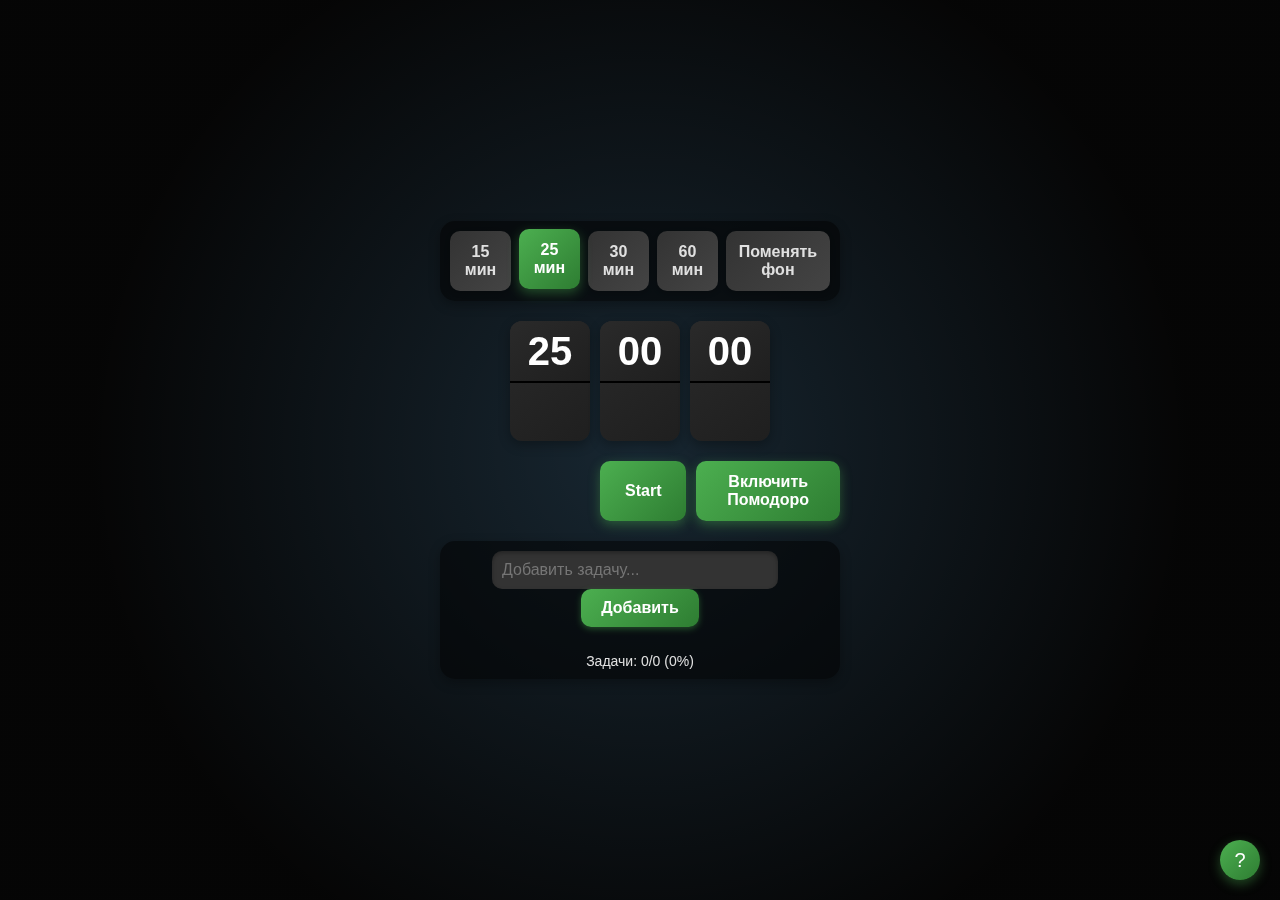
==== commit 548f9abe: "фон" ====
--- a/index.html
+++ b/index.html
@@ -3,6 +3,11 @@
 <head>
     <meta charset="UTF-8">
     <meta name="viewport" content="width=device-width, initial-scale=1.0">
+    <meta name="theme-color" content="#4CAF50">
+    <meta name="apple-mobile-web-app-capable" content="yes">
+    <meta name="apple-mobile-web-app-status-bar-style" content="black-translucent">
+    <link rel="manifest" href="/manifest.json">
+    <link rel="apple-touch-icon" href="/icon.png">
     <title>Flip Clock</title>
     <link rel="stylesheet" href="style.css">
     <link rel="stylesheet" href="scripts.js">
@@ -20,7 +25,7 @@
         <div class="background-glow"></div>
         <canvas id="particleCanvas"></canvas>
         <div class="container">
-            <div class="timer-options">
+            <div class="timer-options hideable">
                 <button class="time-btn" data-time="900">15 мин</button>
                 <button class="time-btn active" data-time="1500">25 мин</button>
                 <button class="time-btn" data-time="1800">30 мин</button>
@@ -44,15 +49,15 @@
             </div>
             <div class="controls">
                 <button id="startButton">Start</button>
-                <button id="pomodoroMode">Включить Помодоро</button>
+                <button id="pomodoroMode" class="hideable">Включить Помодоро</button>
             </div>
-            <div class="task-section">
+            <div class="task-section hideable">
                 <input type="text" id="taskInput" placeholder="Добавить задачу...">
                 <button id="addTaskButton">Добавить</button>
                 <ul id="taskList"></ul>
                 <div id="taskProgress">Задачи: 0/0 (0%)</div>
             </div>
-            <div id="helpBtn" title="Нажмите для помощи">?</div>
+            <div id="helpBtn" class="hideable" title="Нажмите для помощи">?</div>
             <div id="historyPanel" class="hidden">
                 <ul id="historyList"></ul>
                 <button id="closeHistory">Закрыть</button>
--- a/style.css
+++ b/style.css
@@ -45,7 +45,18 @@
     z-index: 1;
     padding: 10px;
     width: 100%;
-    max-width: 400px; /* Ограничение ширины для мобильных */
+    max-width: 400px;
+}
+
+/* Скрытие элементов с анимацией */
+.hideable {
+    transition: opacity 0.3s ease, transform 0.3s ease;
+}
+
+.hideable.hidden {
+    opacity: 0;
+    transform: translateY(-10px);
+    pointer-events: none;
 }
 
 .timer-options {
@@ -386,12 +397,13 @@
 }
 
 @media (max-width: 600px) {
-    .clock {gap: 5px;}
+    .clock { gap: 5px; }
     .flip-card { width: 60px; height: 90px; }
     .top, .bottom { font-size: 30px; }
     button { padding: 8px 15px; font-size: 14px; }
     #taskInput { width: 60%; font-size: 14px; }
-    .timer-options {         padding: 5px;
+    .timer-options {
+        padding: 5px;
         display: flex;
         flex-direction: row;
         gap: 8px;
@@ -403,13 +415,17 @@
         align-content: stretch;
         align-items: center;
         justify-content: space-around;
-        flex-wrap: wrap; }
+        flex-wrap: wrap;
+    }
     .controls { flex-direction: column; gap: 5px; }
     #historyPanel { max-width: 85%; max-height: 70vh; }
     #helpBtn { bottom: 10px; right: 10px; width: 30px; height: 30px; font-size: 16px; }
 }
 
 @media screen and (min-width: 601px) and (max-width: 2024px) {
-    .clock {gap: 10px;}
+    .clock { gap: 10px; }
+}
+@media  screen and (min-width: 301px) and (max-width: 4096px) {
+    #startButton { margin-left: 160px; }
     
 }--- a/style.css
+++ b/style.css
@@ -45,7 +45,18 @@
     z-index: 1;
     padding: 10px;
     width: 100%;
-    max-width: 400px; /* Ограничение ширины для мобильных */
+    max-width: 400px;
+}
+
+/* Скрытие элементов с анимацией */
+.hideable {
+    transition: opacity 0.3s ease, transform 0.3s ease;
+}
+
+.hideable.hidden {
+    opacity: 0;
+    transform: translateY(-10px);
+    pointer-events: none;
 }
 
 .timer-options {
@@ -386,12 +397,13 @@
 }
 
 @media (max-width: 600px) {
-    .clock {gap: 5px;}
+    .clock { gap: 5px; }
     .flip-card { width: 60px; height: 90px; }
     .top, .bottom { font-size: 30px; }
     button { padding: 8px 15px; font-size: 14px; }
     #taskInput { width: 60%; font-size: 14px; }
-    .timer-options {         padding: 5px;
+    .timer-options {
+        padding: 5px;
         display: flex;
         flex-direction: row;
         gap: 8px;
@@ -403,13 +415,17 @@
         align-content: stretch;
         align-items: center;
         justify-content: space-around;
-        flex-wrap: wrap; }
+        flex-wrap: wrap;
+    }
     .controls { flex-direction: column; gap: 5px; }
     #historyPanel { max-width: 85%; max-height: 70vh; }
     #helpBtn { bottom: 10px; right: 10px; width: 30px; height: 30px; font-size: 16px; }
 }
 
 @media screen and (min-width: 601px) and (max-width: 2024px) {
-    .clock {gap: 10px;}
+    .clock { gap: 10px; }
+}
+@media  screen and (min-width: 301px) and (max-width: 4096px) {
+    #startButton { margin-left: 160px; }
     
 }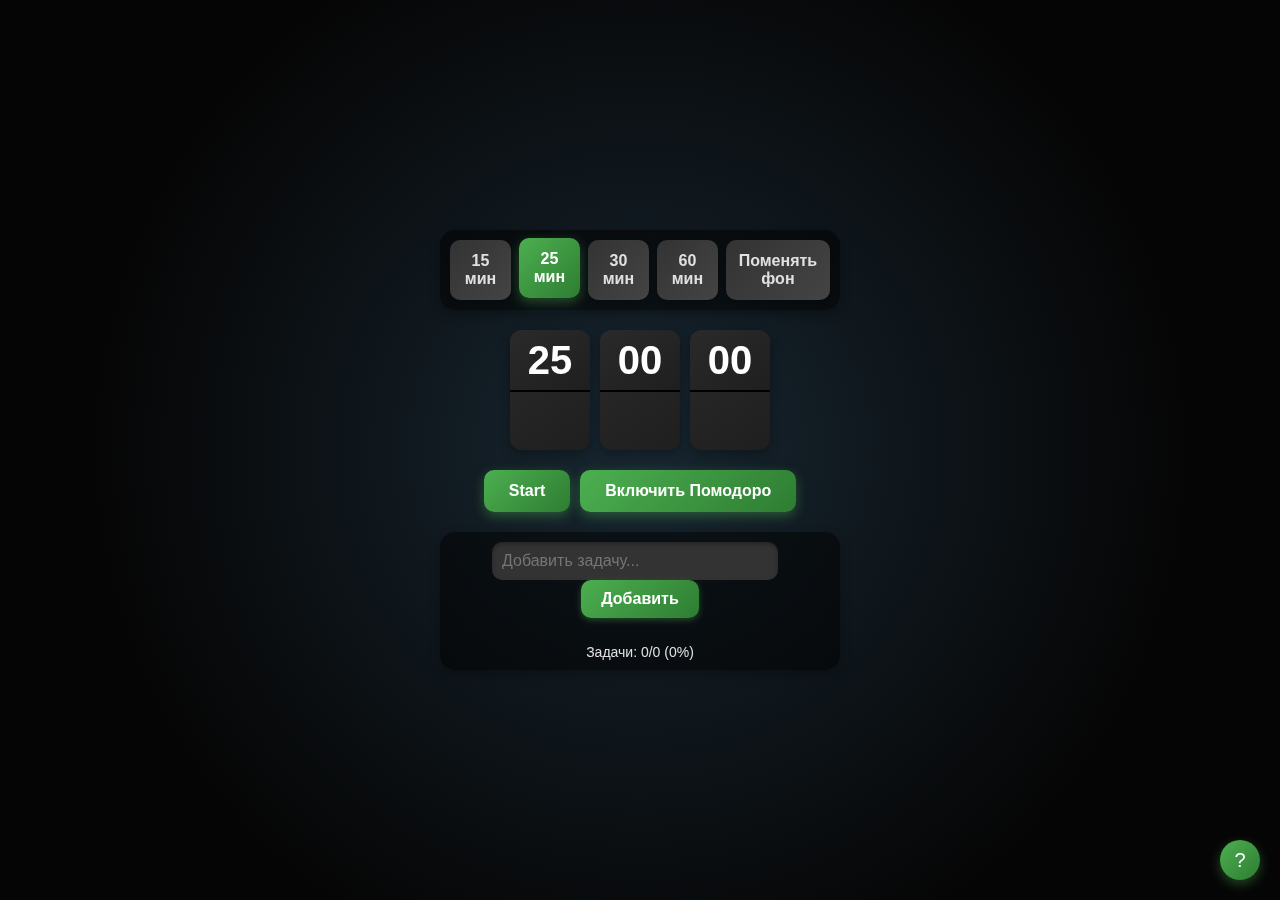
==== commit 3149cba6: "time" ====
--- a/index.html
+++ b/index.html
@@ -8,64 +8,51 @@
     <meta name="apple-mobile-web-app-status-bar-style" content="black-translucent">
     <link rel="manifest" href="/manifest.json">
     <link rel="apple-touch-icon" href="/icon.png">
-    <title>Flip Clock</title>
+    <title>Flip Clock Timer</title>
     <link rel="stylesheet" href="style.css">
-    <link rel="stylesheet" href="scripts.js">
 </head>
 <body>
-    <!DOCTYPE html>
-    <html lang="en">
-    <head>
-        <meta charset="UTF-8">
-        <meta name="viewport" content="width=device-width, initial-scale=1.0">
-        <title>Flip Clock with Enhanced Features</title>
-        <link rel="stylesheet" href="style.css">
-    </head>
-    <body>
-        <div class="background-glow"></div>
-        <canvas id="particleCanvas"></canvas>
-        <div class="container">
-            <div class="timer-options hideable">
-                <button class="time-btn" data-time="900">15 мин</button>
-                <button class="time-btn active" data-time="1500">25 мин</button>
-                <button class="time-btn" data-time="1800">30 мин</button>
-                <button class="time-btn" data-time="3600">60 мин</button>
-                <button id="changeBackgroundBtn">Поменять фон</button>
-                <input type="file" id="backgroundUpload" accept="image/*" style="display: none;">
+    <div class="background-glow"></div>
+    <canvas id="particleCanvas"></canvas>
+    <div class="container">
+        <div class="timer-options hideable">
+            <button class="time-btn" data-time="900">15 мин</button>
+            <button class="time-btn active" data-time="1500">25 мин</button>
+            <button class="time-btn" data-time="1800">30 мин</button>
+            <button class="time-btn" data-time="3600">60 мин</button>
+            <button id="changeBackgroundBtn">Поменять фон</button>
+            <input type="file" id="backgroundUpload" accept="image/*" style="display: none;">
+        </div>
+        <div class="clock">
+            <div class="flip-card" id="minutes">
+                <div class="top">25</div>
+                <div class="bottom">25</div>
             </div>
-            <div class="clock">
-                <div class="flip-card" id="minutes">
-                    <div class="top">25</div>
-                    <div class="bottom">25</div>
-                </div>
-                <div class="flip-card" id="seconds1">
-                    <div class="top">00</div>
-                    <div class="bottom">00</div>
-                </div>
-                <div class="flip-card" id="seconds2">
-                    <div class="top">00</div>
-                    <div class="bottom">00</div>
-                </div>
+            <div class="flip-card" id="seconds1">
+                <div class="top">00</div>
+                <div class="bottom">00</div>
             </div>
-            <div class="controls">
-                <button id="startButton">Start</button>
-                <button id="pomodoroMode" class="hideable">Включить Помодоро</button>
-            </div>
-            <div class="task-section hideable">
-                <input type="text" id="taskInput" placeholder="Добавить задачу...">
-                <button id="addTaskButton">Добавить</button>
-                <ul id="taskList"></ul>
-                <div id="taskProgress">Задачи: 0/0 (0%)</div>
-            </div>
-            <div id="helpBtn" class="hideable" title="Нажмите для помощи">?</div>
-            <div id="historyPanel" class="hidden">
-                <ul id="historyList"></ul>
-                <button id="closeHistory">Закрыть</button>
+            <div class="flip-card" id="seconds2">
+                <div class="top">00</div>
+                <div class="bottom">00</div>
             </div>
         </div>
-        <script src="scripts.js"></script>
-    </body>
-    </html>
+        <div class="controls">
+            <button id="startButton">Start</button>
+            <button id="pomodoroMode" class="hideable">Включить Помодоро</button>
+        </div>
+        <div class="task-section hideable">
+            <input type="text" id="taskInput" placeholder="Добавить задачу...">
+            <button id="addTaskButton">Добавить</button>
+            <ul id="taskList"></ul>
+            <div id="taskProgress">Задачи: 0/0 (0%)</div>
+        </div>
+        <div id="helpBtn" class="hideable" title="Нажмите для помощи">?</div>
+        <div id="historyPanel" class="hidden">
+            <ul id="historyList"></ul>
+            <button id="closeHistory">Закрыть</button>
+        </div>
+    </div>
     <script src="scripts.js"></script>
 </body>
 </html>--- a/style.css
+++ b/style.css
@@ -204,7 +204,7 @@
     display: flex;
     flex-direction: row;
     align-items: center;
-    gap: -42px;
+    gap: 10px; /* Исправлен отрицательный gap */
     margin-bottom: 20px;
     flex-wrap: nowrap;
     justify-content: center;
@@ -293,6 +293,15 @@
 
 button:active {
     transform: scale(0.95);
+}
+
+/* Анимация сдвига кнопки */
+#startButton {
+    transition: margin-left 0.5s ease; /* Плавный переход для margin-left */
+}
+
+#startButton.shifted {
+    margin-left: 160px; /* Сдвиг влево на 160px */
 }
 
 .task-section {
@@ -425,7 +434,37 @@
 @media screen and (min-width: 601px) and (max-width: 2024px) {
     .clock { gap: 10px; }
 }
-@media  screen and (min-width: 301px) and (max-width: 4096px) {
-    #startButton { margin-left: 160px; }
-    
+
+/* Применяем сдвиг только для указанных размеров экрана */
+@media screen and (min-width: 301px) and (max-width: 4096px) {
+    #startButton.shifted {
+        margin-left: 160px;
+    }
+}
+
+
+/* Скрытие элементов с анимацией */
+.hideable {
+    transition: opacity 0.3s ease, transform 0.3s ease;
+}
+
+.hideable.hidden {
+    opacity: 0;
+    transform: translateY(-10px);
+    pointer-events: none;
+}
+
+/* Анимация сдвига кнопки */
+#startButton {
+    transition: margin-left 0.5s ease;
+}
+
+#startButton.shifted {
+    margin-left: 160px;
+}
+
+@media screen and (min-width: 301px) and (max-width: 4096px) {
+    #startButton.shifted {
+        margin-left: 160px;
+    }
 }